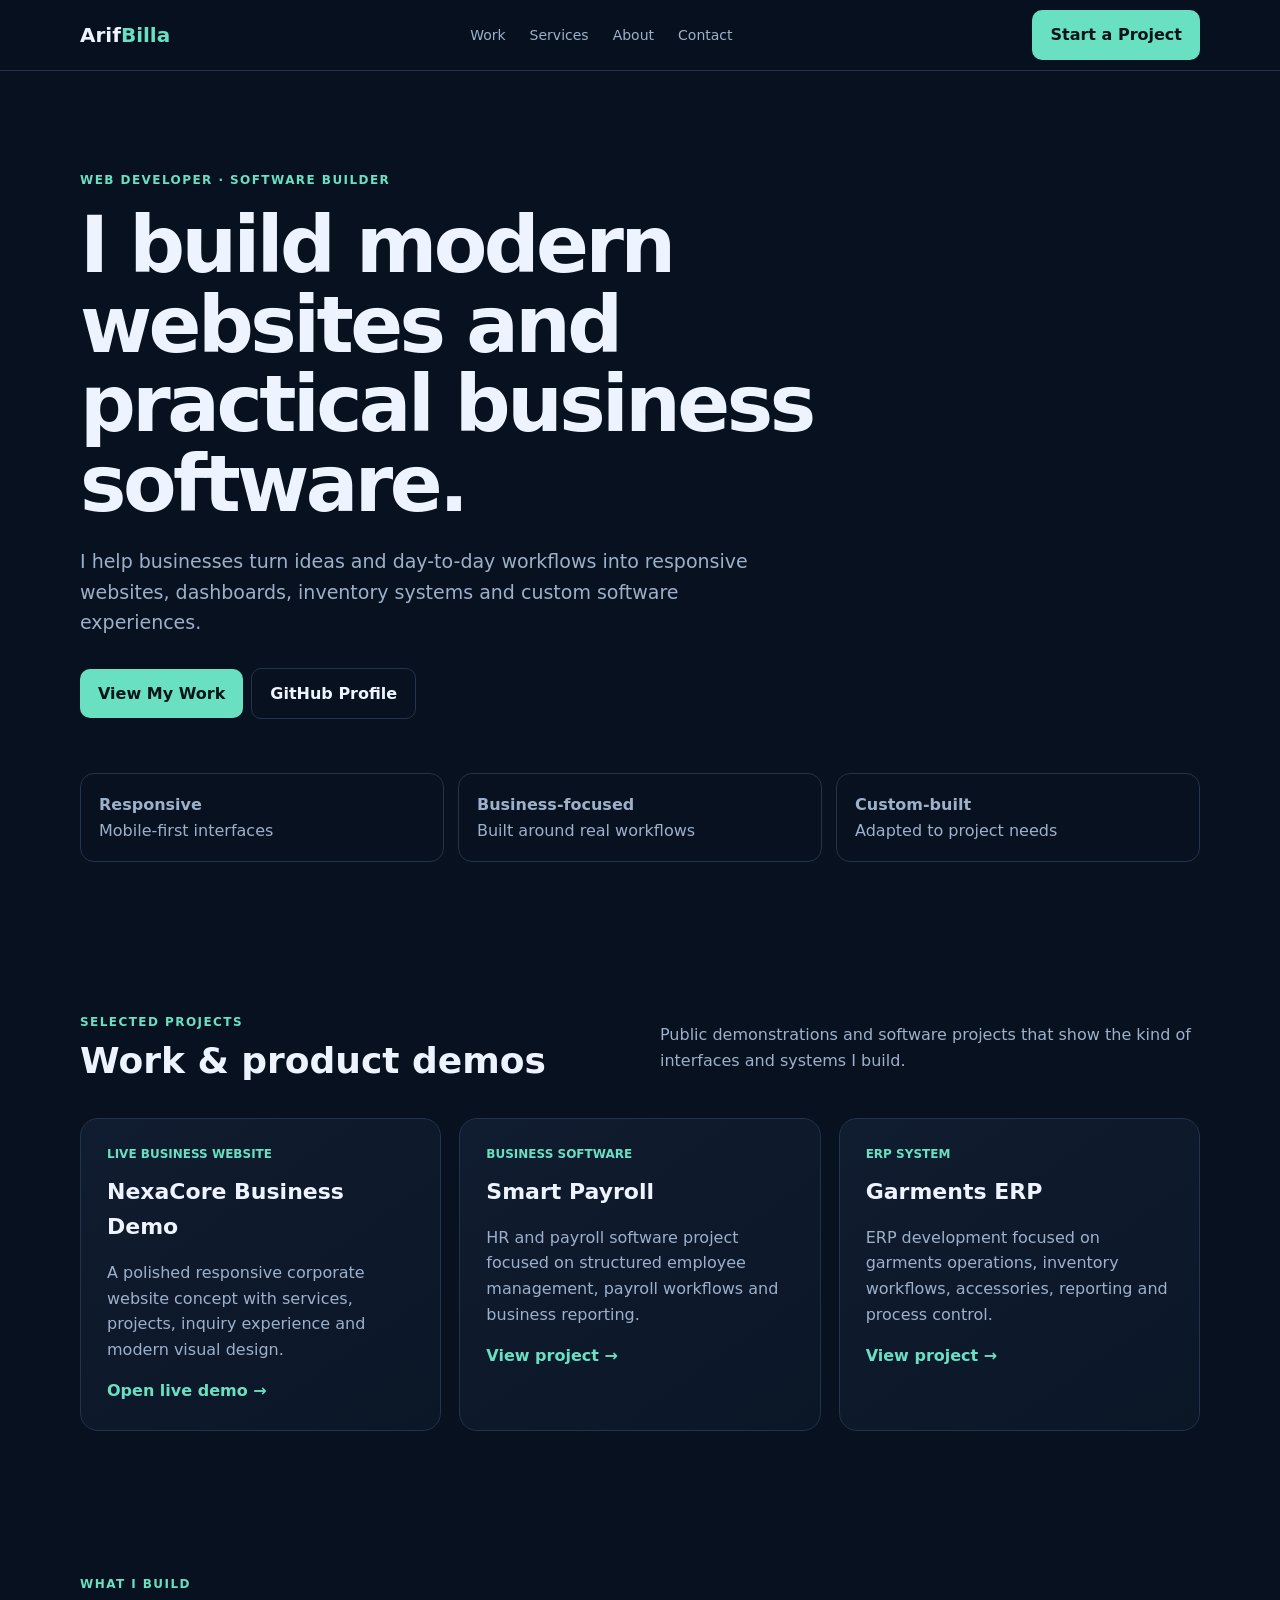
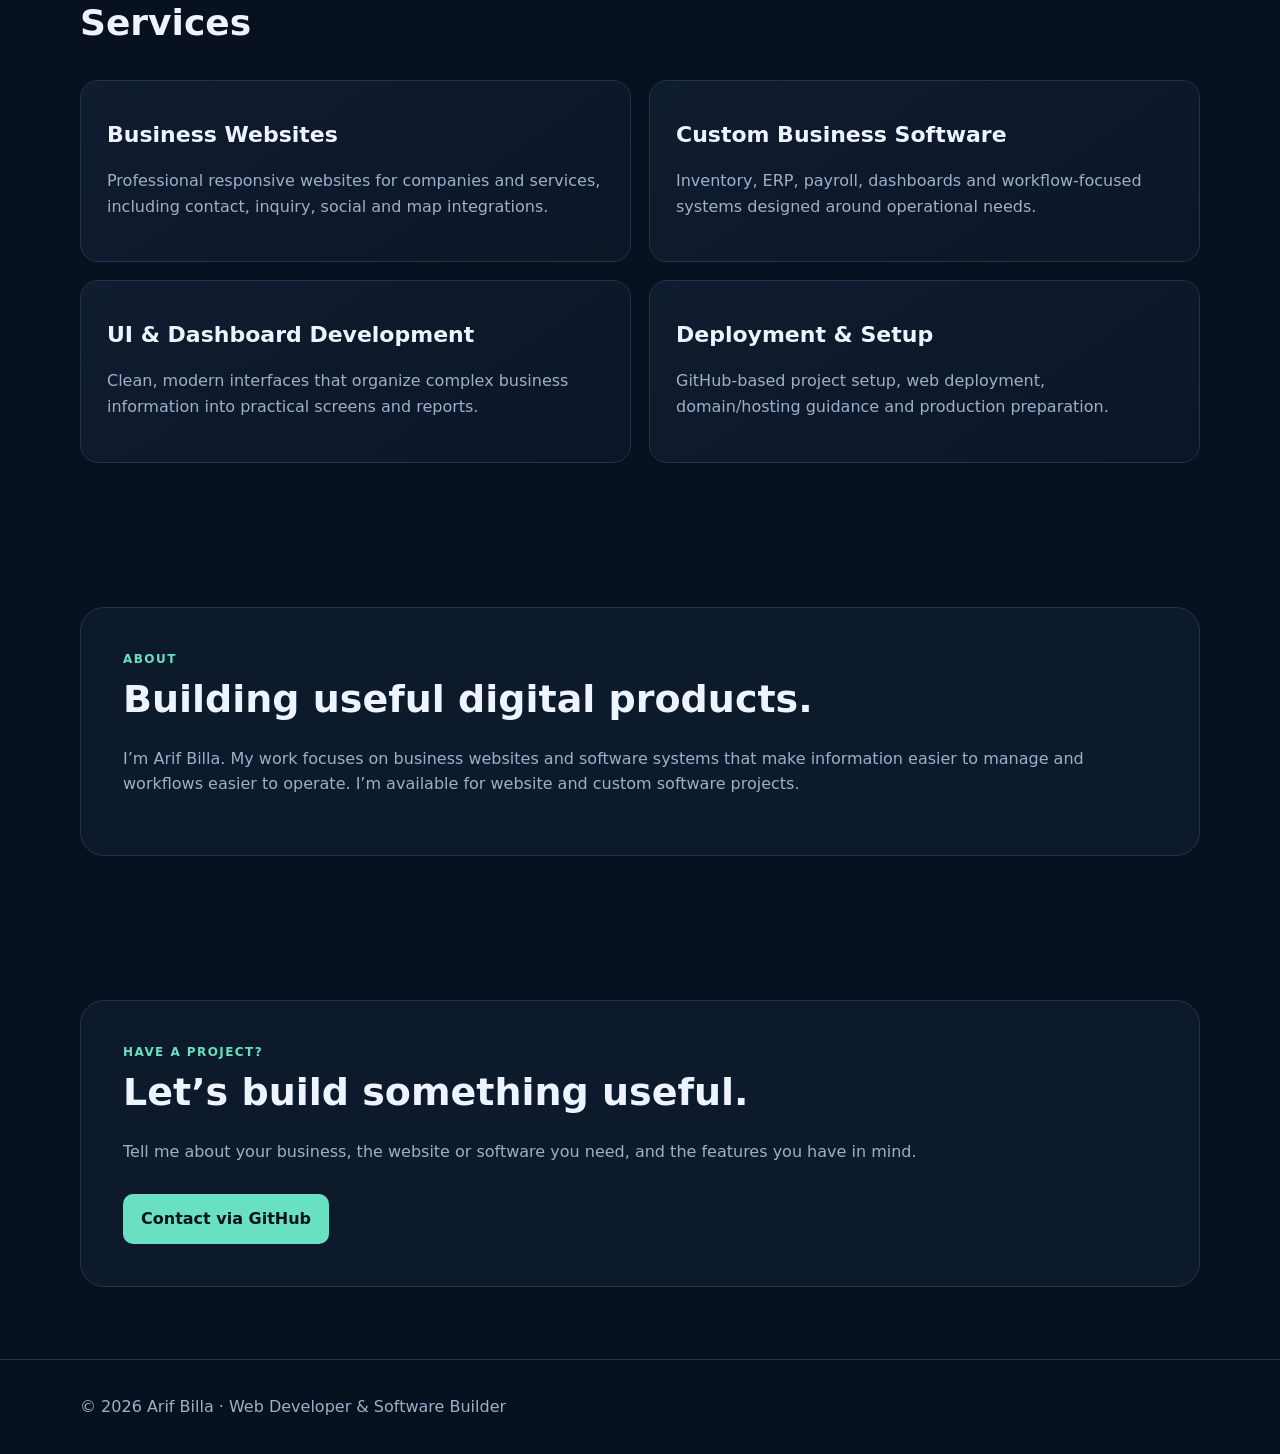
==== portfolio.html @ da08ea54 "Add Arif Billa professional portfolio" ====
<!doctype html><html lang="en"><head><meta charset="utf-8"><meta name="viewport" content="width=device-width,initial-scale=1"><meta name="description" content="Arif Billa — Web Developer and Software Builder. Business websites, ERP and business software."><title>Arif Billa | Web Developer & Software Builder</title><style>:root{--bg:#08111f;--card:#101c2f;--text:#eef4ff;--muted:#9db0ca;--accent:#69e0c1;--line:#22334c}*{box-sizing:border-box}html{scroll-behavior:smooth}body{margin:0;font-family:Inter,system-ui,-apple-system,Segoe UI,sans-serif;background:var(--bg);color:var(--text);line-height:1.6}a{color:inherit;text-decoration:none}.wrap{width:min(1120px,92%);margin:auto}header{position:sticky;top:0;background:#08111fe8;backdrop-filter:blur(12px);border-bottom:1px solid var(--line);z-index:5}.nav{height:70px;display:flex;align-items:center;justify-content:space-between}.brand{font-weight:800;font-size:20px}.brand span{color:var(--accent)}nav{display:flex;gap:24px;color:var(--muted);font-size:14px}.btn{display:inline-block;padding:12px 18px;border-radius:10px;background:var(--accent);color:#06141a;font-weight:800}.ghost{background:transparent;color:var(--text);border:1px solid var(--line);margin-left:8px}.hero{padding:100px 0 72px}.eyebrow{color:var(--accent);font-weight:800;letter-spacing:.12em;text-transform:uppercase;font-size:12px}.hero h1{font-size:clamp(42px,7vw,78px);line-height:1.02;letter-spacing:-.045em;max-width:900px;margin:16px 0 22px}.hero p{max-width:680px;color:var(--muted);font-size:19px}.actions{margin-top:30px}.strip{display:grid;grid-template-columns:repeat(3,1fr);gap:14px;margin-top:54px}.pill{padding:18px;border:1px solid var(--line);border-radius:14px;color:var(--muted)}section{padding:72px 0}.head{display:flex;justify-content:space-between;gap:30px;align-items:end;margin-bottom:28px}.head h2{font-size:36px;margin:0}.head p,.card p,.cta p{color:var(--muted)}.head p{max-width:540px}.grid{display:grid;grid-template-columns:repeat(3,1fr);gap:18px}.card{background:linear-gradient(145deg,#101c2f,#0b1627);border:1px solid var(--line);border-radius:18px;padding:26px}.tag{font-size:12px;color:var(--accent);text-transform:uppercase;font-weight:800}.card h3{font-size:22px;margin:10px 0}.card a{color:var(--accent);font-weight:700}.services{grid-template-columns:repeat(2,1fr)}.cta{border:1px solid var(--line);border-radius:24px;padding:42px;background:#0d1a2c}.cta h2{font-size:38px;margin:0 0 12px}footer{padding:34px 0;border-top:1px solid var(--line);color:var(--muted)}@media(max-width:760px){nav{display:none}.hero{padding-top:70px}.grid,.strip,.services{grid-template-columns:1fr}.head{display:block}.hero h1{font-size:48px}.ghost{margin:8px 0 0}.actions .btn{display:block;text-align:center}}</style></head><body><header><div class="wrap nav"><a class="brand" href="#">Arif<span>Billa</span></a><nav><a href="#work">Work</a><a href="#services">Services</a><a href="#about">About</a><a href="#contact">Contact</a></nav><a class="btn" href="#contact">Start a Project</a></div></header><main><section class="hero"><div class="wrap"><div class="eyebrow">Web Developer · Software Builder</div><h1>I build modern websites and practical business software.</h1><p>I help businesses turn ideas and day-to-day workflows into responsive websites, dashboards, inventory systems and custom software experiences.</p><div class="actions"><a class="btn" href="#work">View My Work</a><a class="btn ghost" href="https://github.com/arifbilla65">GitHub Profile</a></div><div class="strip"><div class="pill"><b>Responsive</b><br>Mobile-first interfaces</div><div class="pill"><b>Business-focused</b><br>Built around real workflows</div><div class="pill"><b>Custom-built</b><br>Adapted to project needs</div></div></div></section><section id="work"><div class="wrap"><div class="head"><div><div class="eyebrow">Selected projects</div><h2>Work & product demos</h2></div><p>Public demonstrations and software projects that show the kind of interfaces and systems I build.</p></div><div class="grid"><article class="card"><div class="tag">Live Business Website</div><h3>NexaCore Business Demo</h3><p>A polished responsive corporate website concept with services, projects, inquiry experience and modern visual design.</p><a href="https://arifbilla65.github.io/nexacore-business-demo/" target="_blank">Open live demo →</a></article><article class="card"><div class="tag">Business Software</div><h3>Smart Payroll</h3><p>HR and payroll software project focused on structured employee management, payroll workflows and business reporting.</p><a href="https://github.com/arifbilla65/Smart-Payroll" target="_blank">View project →</a></article><article class="card"><div class="tag">ERP System</div><h3>Garments ERP</h3><p>ERP development focused on garments operations, inventory workflows, accessories, reporting and process control.</p><a href="https://github.com/arifbilla65/Garments-ERP-V8.16-R1" target="_blank">View project →</a></article></div></div></section><section id="services"><div class="wrap"><div class="head"><div><div class="eyebrow">What I build</div><h2>Services</h2></div></div><div class="grid services"><div class="card"><h3>Business Websites</h3><p>Professional responsive websites for companies and services, including contact, inquiry, social and map integrations.</p></div><div class="card"><h3>Custom Business Software</h3><p>Inventory, ERP, payroll, dashboards and workflow-focused systems designed around operational needs.</p></div><div class="card"><h3>UI & Dashboard Development</h3><p>Clean, modern interfaces that organize complex business information into practical screens and reports.</p></div><div class="card"><h3>Deployment & Setup</h3><p>GitHub-based project setup, web deployment, domain/hosting guidance and production preparation.</p></div></div></div></section><section id="about"><div class="wrap"><div class="cta"><div class="eyebrow">About</div><h2>Building useful digital products.</h2><p>I’m Arif Billa. My work focuses on business websites and software systems that make information easier to manage and workflows easier to operate. I’m available for website and custom software projects.</p></div></div></section><section id="contact"><div class="wrap"><div class="cta"><div class="eyebrow">Have a project?</div><h2>Let’s build something useful.</h2><p>Tell me about your business, the website or software you need, and the features you have in mind.</p><div class="actions"><a class="btn" href="https://github.com/arifbilla65">Contact via GitHub</a></div></div></div></section></main><footer><div class="wrap">© 2026 Arif Billa · Web Developer & Software Builder</div></footer></body></html>
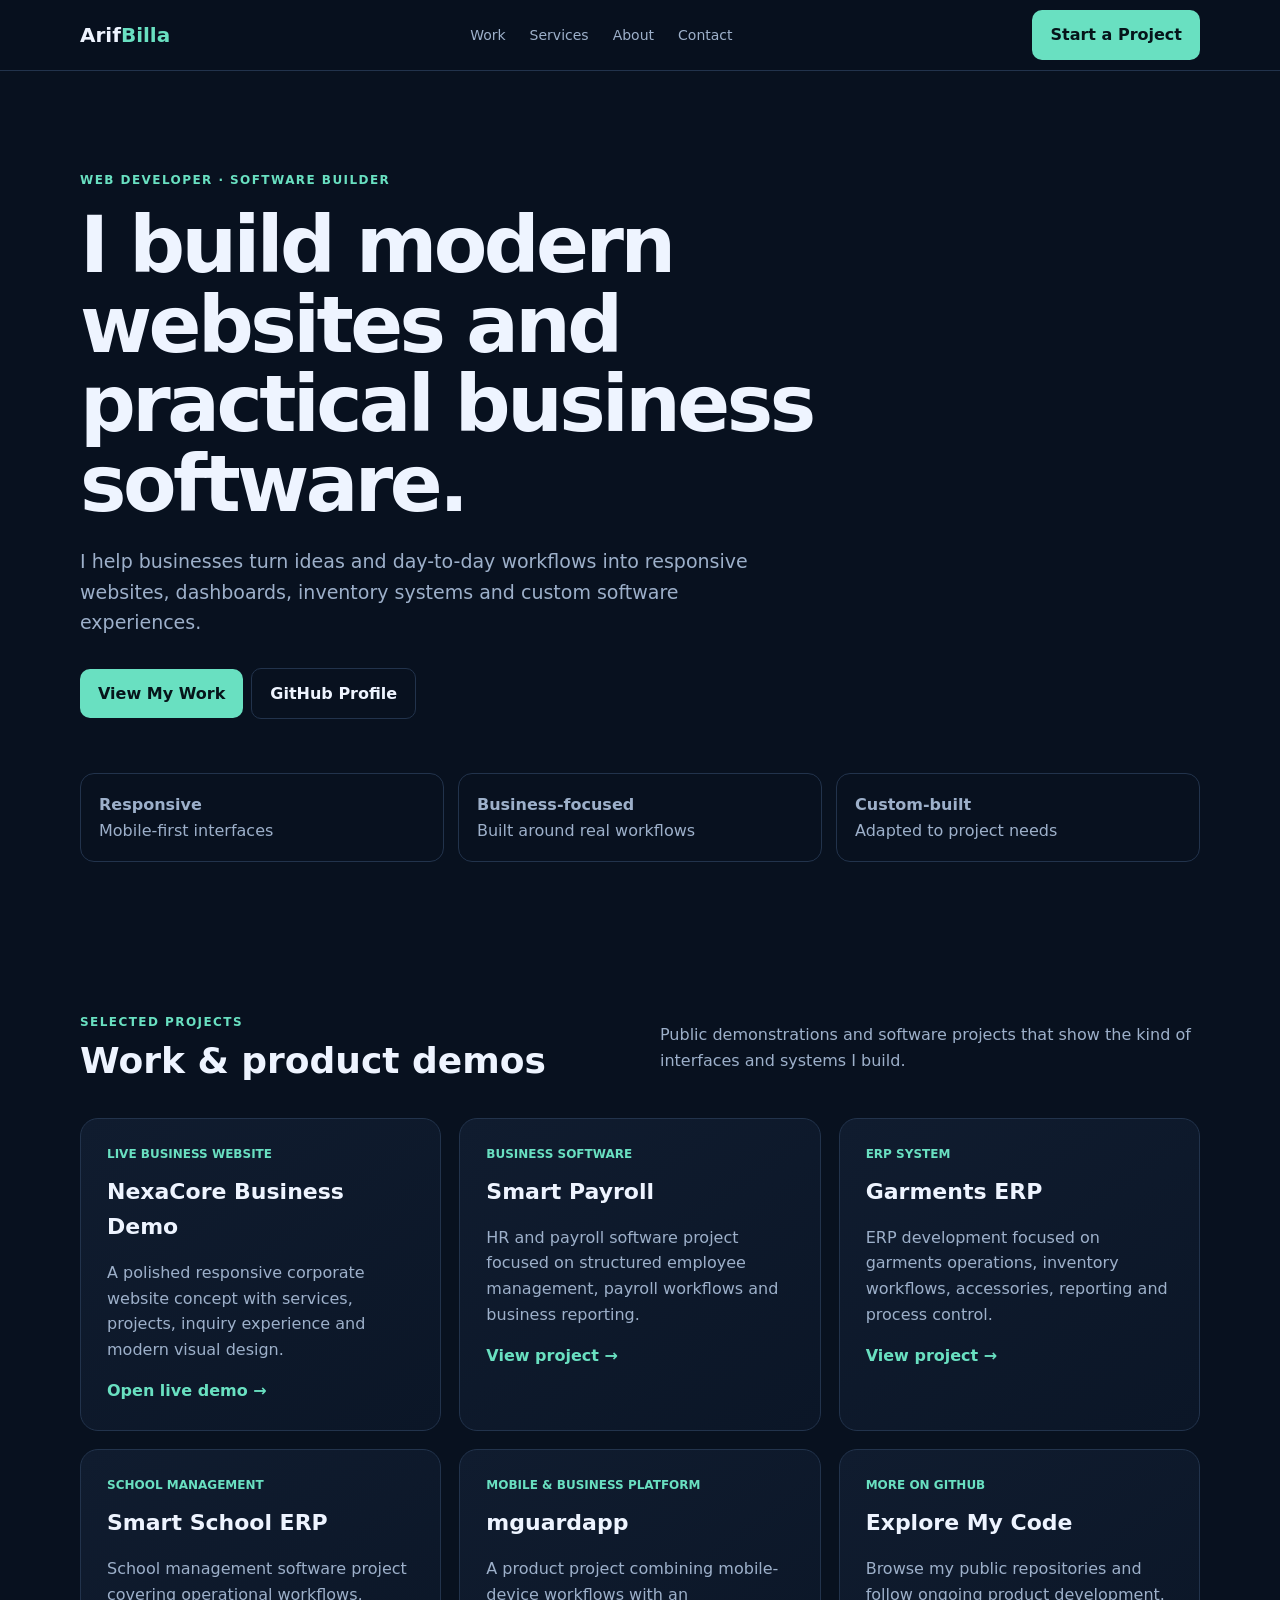
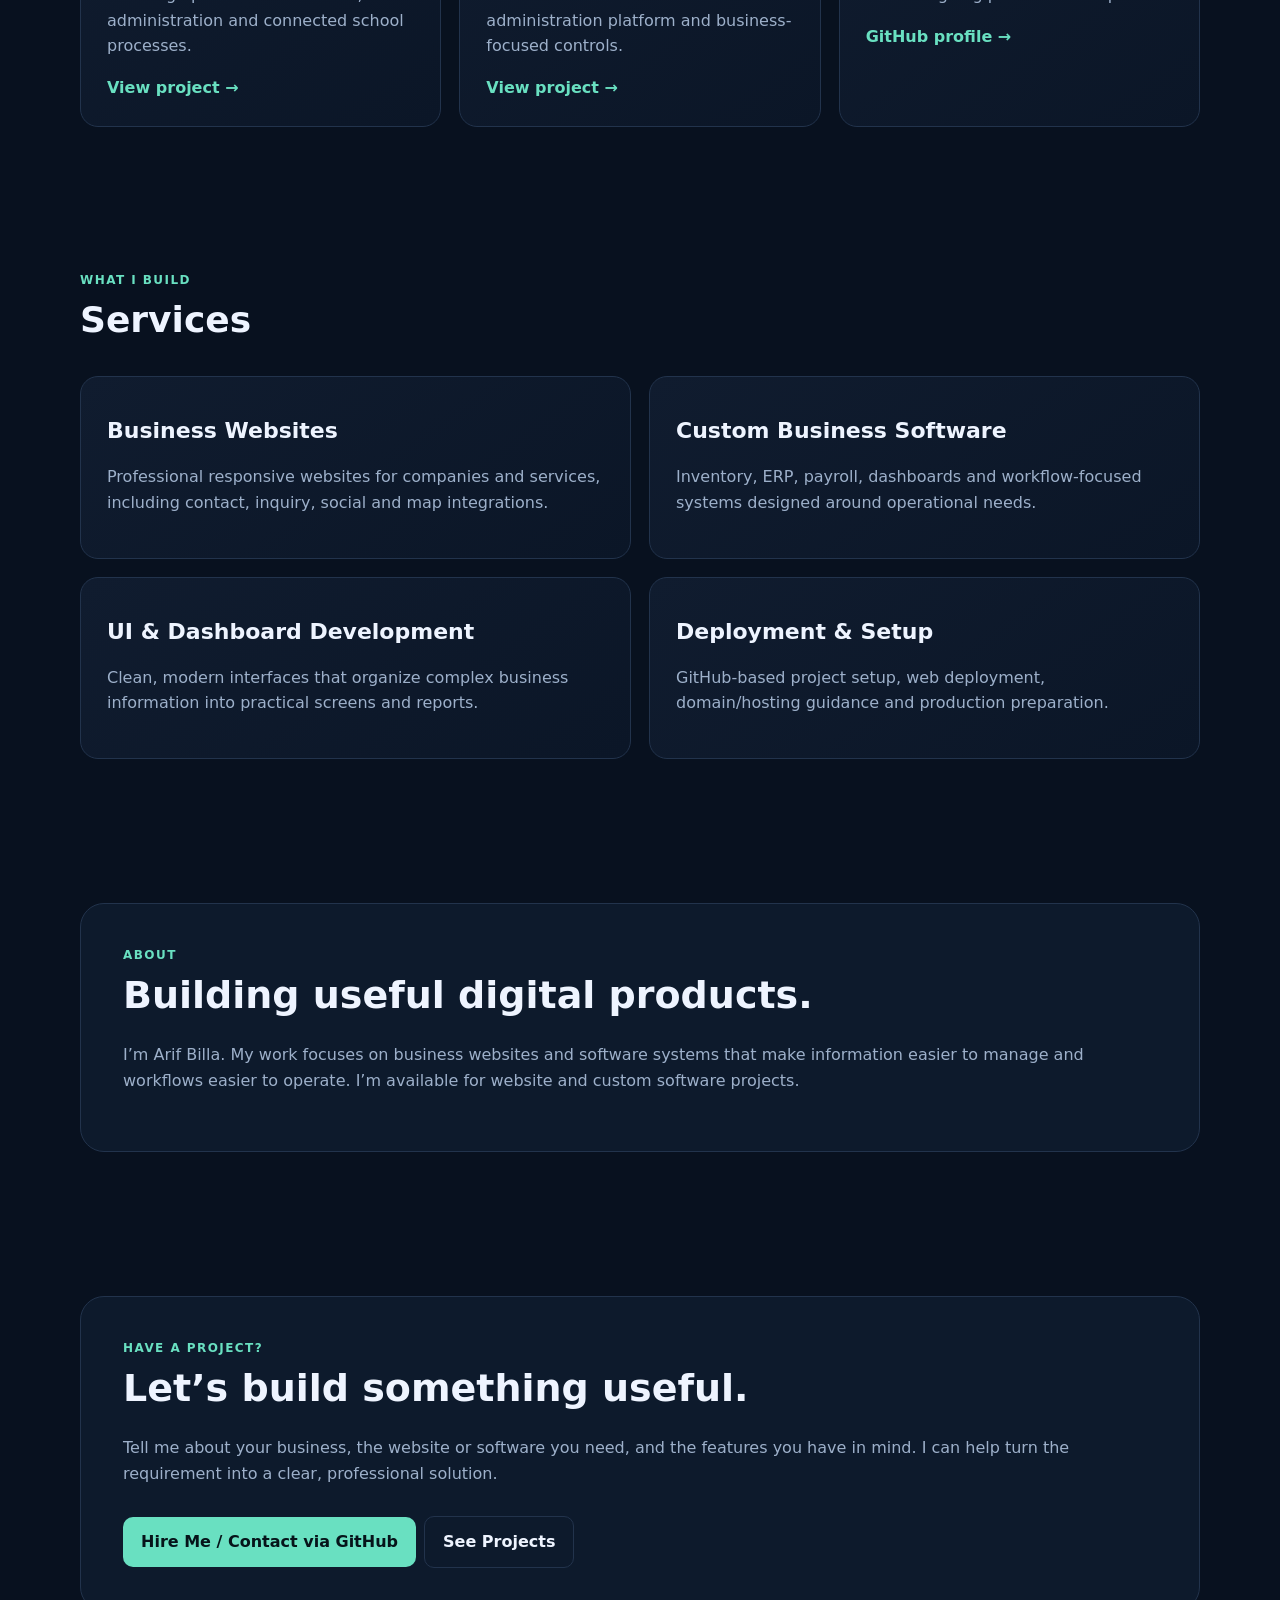
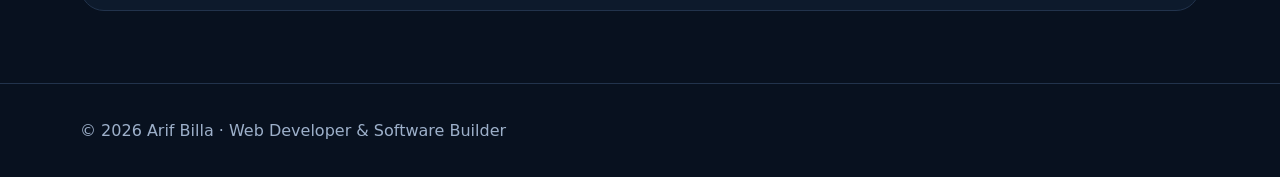
==== commit 7f2200c8: "Expand portfolio with Smart School ERP, mguardapp and hire section" ====
--- a/portfolio.html
+++ b/portfolio.html
@@ -1 +1 @@
-<!doctype html><html lang="en"><head><meta charset="utf-8"><meta name="viewport" content="width=device-width,initial-scale=1"><meta name="description" content="Arif Billa — Web Developer and Software Builder. Business websites, ERP and business software."><title>Arif Billa | Web Developer & Software Builder</title><style>:root{--bg:#08111f;--card:#101c2f;--text:#eef4ff;--muted:#9db0ca;--accent:#69e0c1;--line:#22334c}*{box-sizing:border-box}html{scroll-behavior:smooth}body{margin:0;font-family:Inter,system-ui,-apple-system,Segoe UI,sans-serif;background:var(--bg);color:var(--text);line-height:1.6}a{color:inherit;text-decoration:none}.wrap{width:min(1120px,92%);margin:auto}header{position:sticky;top:0;background:#08111fe8;backdrop-filter:blur(12px);border-bottom:1px solid var(--line);z-index:5}.nav{height:70px;display:flex;align-items:center;justify-content:space-between}.brand{font-weight:800;font-size:20px}.brand span{color:var(--accent)}nav{display:flex;gap:24px;color:var(--muted);font-size:14px}.btn{display:inline-block;padding:12px 18px;border-radius:10px;background:var(--accent);color:#06141a;font-weight:800}.ghost{background:transparent;color:var(--text);border:1px solid var(--line);margin-left:8px}.hero{padding:100px 0 72px}.eyebrow{color:var(--accent);font-weight:800;letter-spacing:.12em;text-transform:uppercase;font-size:12px}.hero h1{font-size:clamp(42px,7vw,78px);line-height:1.02;letter-spacing:-.045em;max-width:900px;margin:16px 0 22px}.hero p{max-width:680px;color:var(--muted);font-size:19px}.actions{margin-top:30px}.strip{display:grid;grid-template-columns:repeat(3,1fr);gap:14px;margin-top:54px}.pill{padding:18px;border:1px solid var(--line);border-radius:14px;color:var(--muted)}section{padding:72px 0}.head{display:flex;justify-content:space-between;gap:30px;align-items:end;margin-bottom:28px}.head h2{font-size:36px;margin:0}.head p,.card p,.cta p{color:var(--muted)}.head p{max-width:540px}.grid{display:grid;grid-template-columns:repeat(3,1fr);gap:18px}.card{background:linear-gradient(145deg,#101c2f,#0b1627);border:1px solid var(--line);border-radius:18px;padding:26px}.tag{font-size:12px;color:var(--accent);text-transform:uppercase;font-weight:800}.card h3{font-size:22px;margin:10px 0}.card a{color:var(--accent);font-weight:700}.services{grid-template-columns:repeat(2,1fr)}.cta{border:1px solid var(--line);border-radius:24px;padding:42px;background:#0d1a2c}.cta h2{font-size:38px;margin:0 0 12px}footer{padding:34px 0;border-top:1px solid var(--line);color:var(--muted)}@media(max-width:760px){nav{display:none}.hero{padding-top:70px}.grid,.strip,.services{grid-template-columns:1fr}.head{display:block}.hero h1{font-size:48px}.ghost{margin:8px 0 0}.actions .btn{display:block;text-align:center}}</style></head><body><header><div class="wrap nav"><a class="brand" href="#">Arif<span>Billa</span></a><nav><a href="#work">Work</a><a href="#services">Services</a><a href="#about">About</a><a href="#contact">Contact</a></nav><a class="btn" href="#contact">Start a Project</a></div></header><main><section class="hero"><div class="wrap"><div class="eyebrow">Web Developer · Software Builder</div><h1>I build modern websites and practical business software.</h1><p>I help businesses turn ideas and day-to-day workflows into responsive websites, dashboards, inventory systems and custom software experiences.</p><div class="actions"><a class="btn" href="#work">View My Work</a><a class="btn ghost" href="https://github.com/arifbilla65">GitHub Profile</a></div><div class="strip"><div class="pill"><b>Responsive</b><br>Mobile-first interfaces</div><div class="pill"><b>Business-focused</b><br>Built around real workflows</div><div class="pill"><b>Custom-built</b><br>Adapted to project needs</div></div></div></section><section id="work"><div class="wrap"><div class="head"><div><div class="eyebrow">Selected projects</div><h2>Work & product demos</h2></div><p>Public demonstrations and software projects that show the kind of interfaces and systems I build.</p></div><div class="grid"><article class="card"><div class="tag">Live Business Website</div><h3>NexaCore Business Demo</h3><p>A polished responsive corporate website concept with services, projects, inquiry experience and modern visual design.</p><a href="https://arifbilla65.github.io/nexacore-business-demo/" target="_blank">Open live demo →</a></article><article class="card"><div class="tag">Business Software</div><h3>Smart Payroll</h3><p>HR and payroll software project focused on structured employee management, payroll workflows and business reporting.</p><a href="https://github.com/arifbilla65/Smart-Payroll" target="_blank">View project →</a></article><article class="card"><div class="tag">ERP System</div><h3>Garments ERP</h3><p>ERP development focused on garments operations, inventory workflows, accessories, reporting and process control.</p><a href="https://github.com/arifbilla65/Garments-ERP-V8.16-R1" target="_blank">View project →</a></article></div></div></section><section id="services"><div class="wrap"><div class="head"><div><div class="eyebrow">What I build</div><h2>Services</h2></div></div><div class="grid services"><div class="card"><h3>Business Websites</h3><p>Professional responsive websites for companies and services, including contact, inquiry, social and map integrations.</p></div><div class="card"><h3>Custom Business Software</h3><p>Inventory, ERP, payroll, dashboards and workflow-focused systems designed around operational needs.</p></div><div class="card"><h3>UI & Dashboard Development</h3><p>Clean, modern interfaces that organize complex business information into practical screens and reports.</p></div><div class="card"><h3>Deployment & Setup</h3><p>GitHub-based project setup, web deployment, domain/hosting guidance and production preparation.</p></div></div></div></section><section id="about"><div class="wrap"><div class="cta"><div class="eyebrow">About</div><h2>Building useful digital products.</h2><p>I’m Arif Billa. My work focuses on business websites and software systems that make information easier to manage and workflows easier to operate. I’m available for website and custom software projects.</p></div></div></section><section id="contact"><div class="wrap"><div class="cta"><div class="eyebrow">Have a project?</div><h2>Let’s build something useful.</h2><p>Tell me about your business, the website or software you need, and the features you have in mind.</p><div class="actions"><a class="btn" href="https://github.com/arifbilla65">Contact via GitHub</a></div></div></div></section></main><footer><div class="wrap">© 2026 Arif Billa · Web Developer & Software Builder</div></footer></body></html>+<!doctype html><html lang="en"><head><meta charset="utf-8"><meta name="viewport" content="width=device-width,initial-scale=1"><meta name="description" content="Arif Billa — Web Developer and Software Builder. Business websites, ERP and business software."><title>Arif Billa | Web Developer & Software Builder</title><style>:root{--bg:#08111f;--card:#101c2f;--text:#eef4ff;--muted:#9db0ca;--accent:#69e0c1;--line:#22334c}*{box-sizing:border-box}html{scroll-behavior:smooth}body{margin:0;font-family:Inter,system-ui,-apple-system,Segoe UI,sans-serif;background:var(--bg);color:var(--text);line-height:1.6}a{color:inherit;text-decoration:none}.wrap{width:min(1120px,92%);margin:auto}header{position:sticky;top:0;background:#08111fe8;backdrop-filter:blur(12px);border-bottom:1px solid var(--line);z-index:5}.nav{height:70px;display:flex;align-items:center;justify-content:space-between}.brand{font-weight:800;font-size:20px}.brand span{color:var(--accent)}nav{display:flex;gap:24px;color:var(--muted);font-size:14px}.btn{display:inline-block;padding:12px 18px;border-radius:10px;background:var(--accent);color:#06141a;font-weight:800}.ghost{background:transparent;color:var(--text);border:1px solid var(--line);margin-left:8px}.hero{padding:100px 0 72px}.eyebrow{color:var(--accent);font-weight:800;letter-spacing:.12em;text-transform:uppercase;font-size:12px}.hero h1{font-size:clamp(42px,7vw,78px);line-height:1.02;letter-spacing:-.045em;max-width:900px;margin:16px 0 22px}.hero p{max-width:680px;color:var(--muted);font-size:19px}.actions{margin-top:30px}.strip{display:grid;grid-template-columns:repeat(3,1fr);gap:14px;margin-top:54px}.pill{padding:18px;border:1px solid var(--line);border-radius:14px;color:var(--muted)}section{padding:72px 0}.head{display:flex;justify-content:space-between;gap:30px;align-items:end;margin-bottom:28px}.head h2{font-size:36px;margin:0}.head p,.card p,.cta p{color:var(--muted)}.head p{max-width:540px}.grid{display:grid;grid-template-columns:repeat(3,1fr);gap:18px}.card{background:linear-gradient(145deg,#101c2f,#0b1627);border:1px solid var(--line);border-radius:18px;padding:26px}.tag{font-size:12px;color:var(--accent);text-transform:uppercase;font-weight:800}.card h3{font-size:22px;margin:10px 0}.card a{color:var(--accent);font-weight:700}.services{grid-template-columns:repeat(2,1fr)}.cta{border:1px solid var(--line);border-radius:24px;padding:42px;background:#0d1a2c}.cta h2{font-size:38px;margin:0 0 12px}footer{padding:34px 0;border-top:1px solid var(--line);color:var(--muted)}@media(max-width:760px){nav{display:none}.hero{padding-top:70px}.grid,.strip,.services{grid-template-columns:1fr}.head{display:block}.hero h1{font-size:48px}.ghost{margin:8px 0 0}.actions .btn{display:block;text-align:center}}</style></head><body><header><div class="wrap nav"><a class="brand" href="#">Arif<span>Billa</span></a><nav><a href="#work">Work</a><a href="#services">Services</a><a href="#about">About</a><a href="#contact">Contact</a></nav><a class="btn" href="#contact">Start a Project</a></div></header><main><section class="hero"><div class="wrap"><div class="eyebrow">Web Developer · Software Builder</div><h1>I build modern websites and practical business software.</h1><p>I help businesses turn ideas and day-to-day workflows into responsive websites, dashboards, inventory systems and custom software experiences.</p><div class="actions"><a class="btn" href="#work">View My Work</a><a class="btn ghost" href="https://github.com/arifbilla65">GitHub Profile</a></div><div class="strip"><div class="pill"><b>Responsive</b><br>Mobile-first interfaces</div><div class="pill"><b>Business-focused</b><br>Built around real workflows</div><div class="pill"><b>Custom-built</b><br>Adapted to project needs</div></div></div></section><section id="work"><div class="wrap"><div class="head"><div><div class="eyebrow">Selected projects</div><h2>Work & product demos</h2></div><p>Public demonstrations and software projects that show the kind of interfaces and systems I build.</p></div><div class="grid"><article class="card"><div class="tag">Live Business Website</div><h3>NexaCore Business Demo</h3><p>A polished responsive corporate website concept with services, projects, inquiry experience and modern visual design.</p><a href="https://arifbilla65.github.io/nexacore-business-demo/" target="_blank">Open live demo →</a></article><article class="card"><div class="tag">Business Software</div><h3>Smart Payroll</h3><p>HR and payroll software project focused on structured employee management, payroll workflows and business reporting.</p><a href="https://github.com/arifbilla65/Smart-Payroll" target="_blank">View project →</a></article><article class="card"><div class="tag">ERP System</div><h3>Garments ERP</h3><p>ERP development focused on garments operations, inventory workflows, accessories, reporting and process control.</p><a href="https://github.com/arifbilla65/Garments-ERP-V8.16-R1" target="_blank">View project →</a></article><article class="card"><div class="tag">School Management</div><h3>Smart School ERP</h3><p>School management software project covering operational workflows, administration and connected school processes.</p><a href="https://github.com/arifbilla65/smart-school-erp" target="_blank">View project →</a></article><article class="card"><div class="tag">Mobile & Business Platform</div><h3>mguardapp</h3><p>A product project combining mobile-device workflows with an administration platform and business-focused controls.</p><a href="https://github.com/arifbilla65/mguardapp" target="_blank">View project →</a></article><article class="card"><div class="tag">More on GitHub</div><h3>Explore My Code</h3><p>Browse my public repositories and follow ongoing product development.</p><a href="https://github.com/arifbilla65" target="_blank">GitHub profile →</a></article></div></div></section><section id="services"><div class="wrap"><div class="head"><div><div class="eyebrow">What I build</div><h2>Services</h2></div></div><div class="grid services"><div class="card"><h3>Business Websites</h3><p>Professional responsive websites for companies and services, including contact, inquiry, social and map integrations.</p></div><div class="card"><h3>Custom Business Software</h3><p>Inventory, ERP, payroll, dashboards and workflow-focused systems designed around operational needs.</p></div><div class="card"><h3>UI & Dashboard Development</h3><p>Clean, modern interfaces that organize complex business information into practical screens and reports.</p></div><div class="card"><h3>Deployment & Setup</h3><p>GitHub-based project setup, web deployment, domain/hosting guidance and production preparation.</p></div></div></div></section><section id="about"><div class="wrap"><div class="cta"><div class="eyebrow">About</div><h2>Building useful digital products.</h2><p>I’m Arif Billa. My work focuses on business websites and software systems that make information easier to manage and workflows easier to operate. I’m available for website and custom software projects.</p></div></div></section><section id="contact"><div class="wrap"><div class="cta"><div class="eyebrow">Have a project?</div><h2>Let’s build something useful.</h2><p>Tell me about your business, the website or software you need, and the features you have in mind. I can help turn the requirement into a clear, professional solution.</p><div class="actions"><a class="btn" href="https://github.com/arifbilla65">Hire Me / Contact via GitHub</a><a class="btn ghost" href="#work">See Projects</a></div></div></div></section></main><footer><div class="wrap">© 2026 Arif Billa · Web Developer & Software Builder</div></footer></body></html>
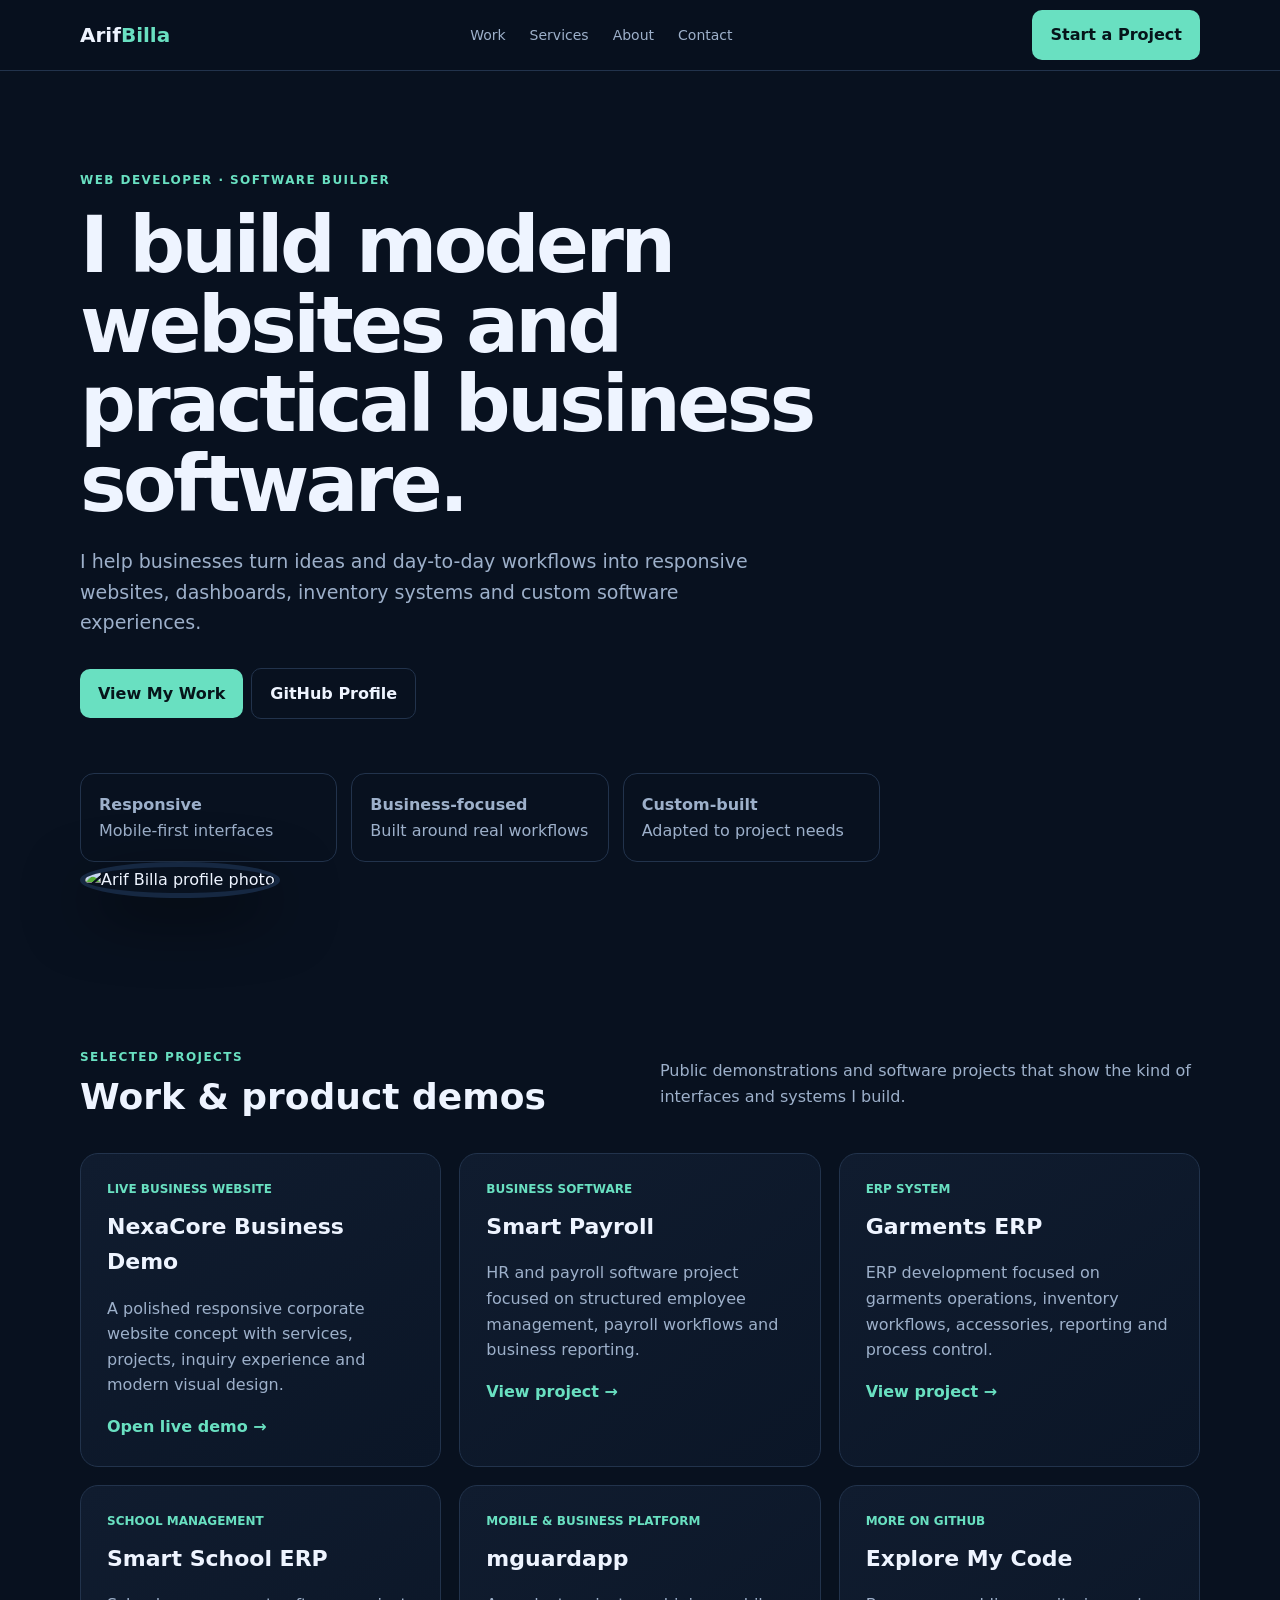
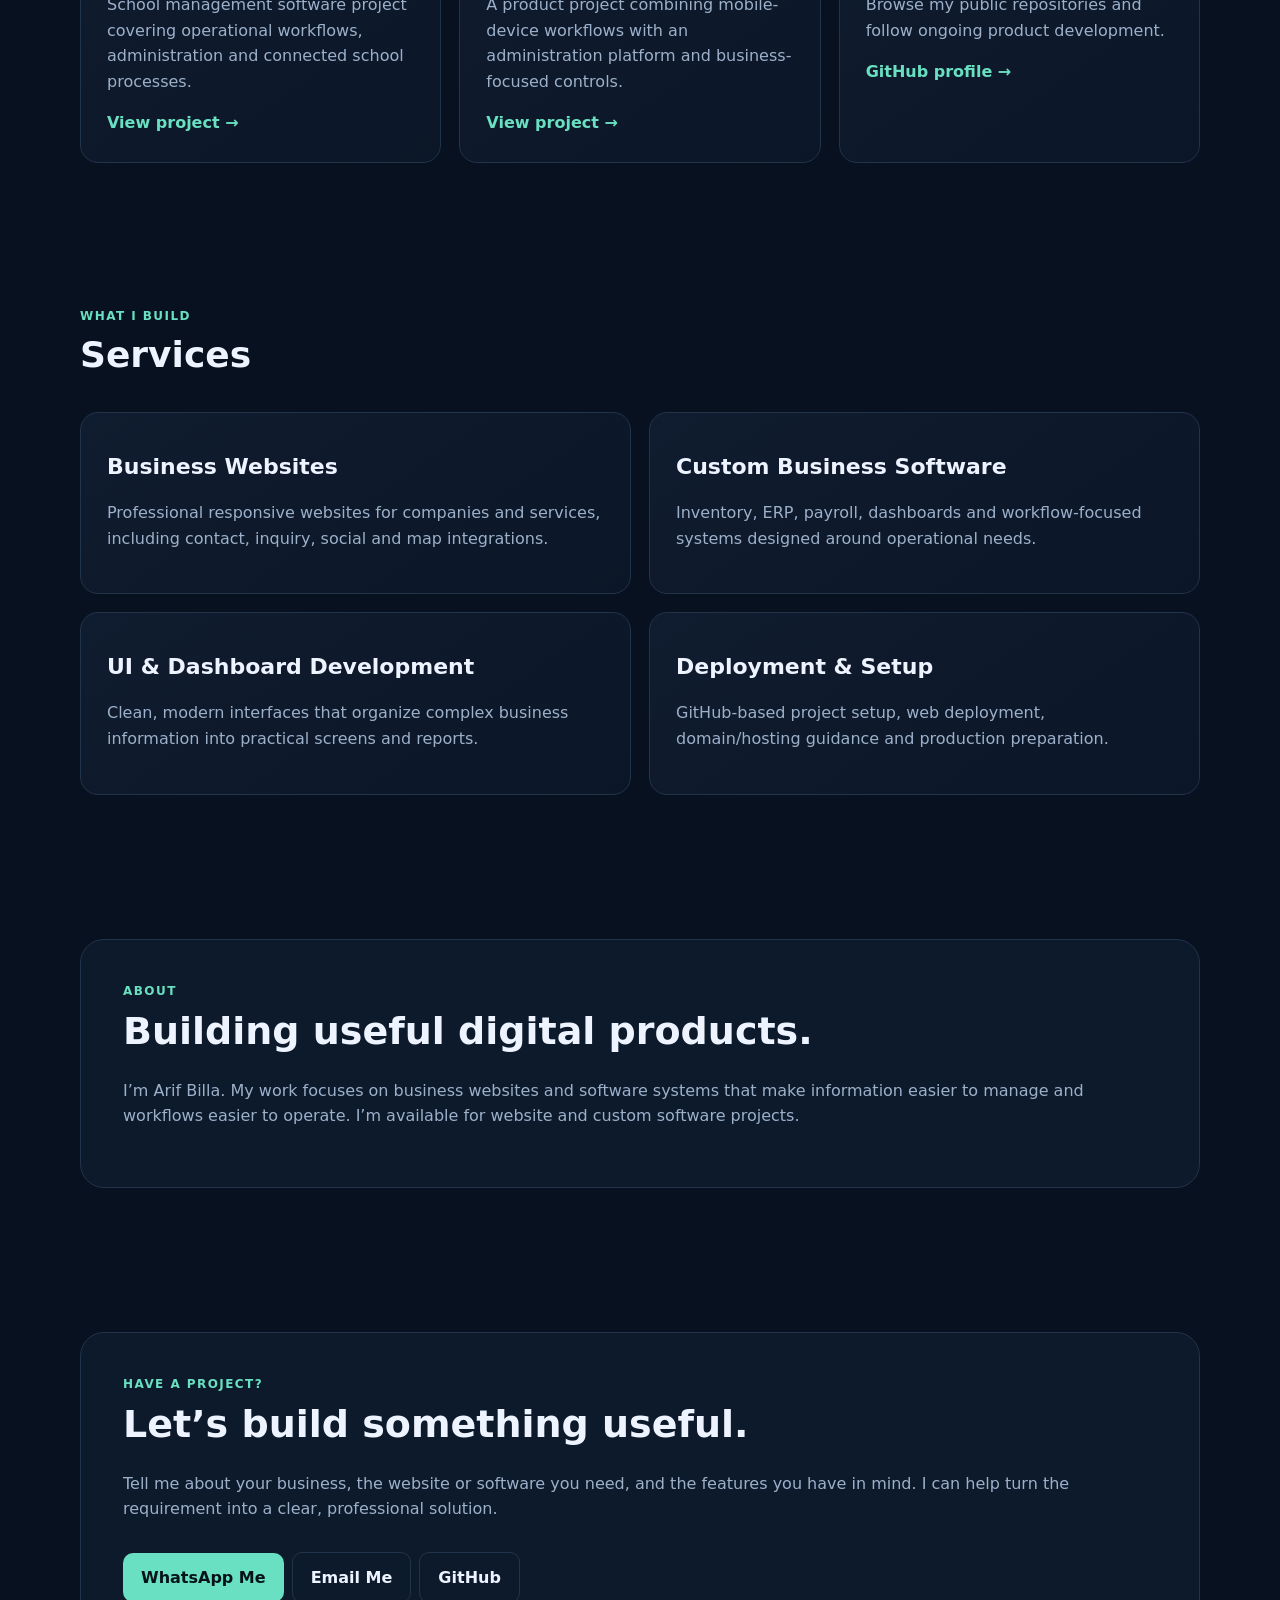
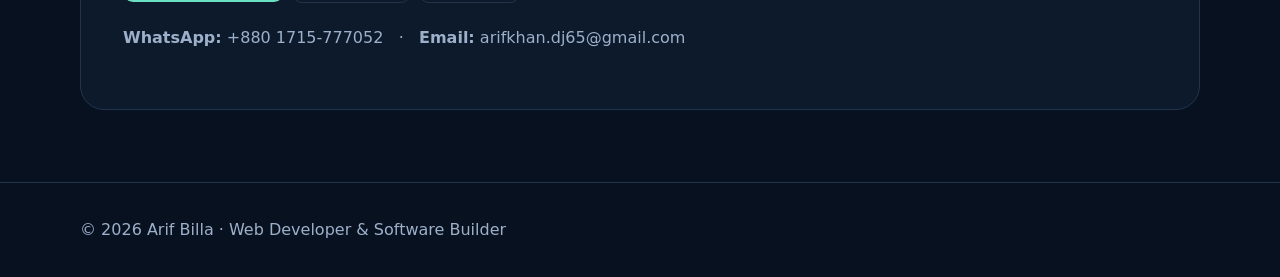
==== commit c378a150: "Add profile photo, WhatsApp and email contact options" ====
--- a/portfolio.html
+++ b/portfolio.html
@@ -1 +1 @@
-<!doctype html><html lang="en"><head><meta charset="utf-8"><meta name="viewport" content="width=device-width,initial-scale=1"><meta name="description" content="Arif Billa — Web Developer and Software Builder. Business websites, ERP and business software."><title>Arif Billa | Web Developer & Software Builder</title><style>:root{--bg:#08111f;--card:#101c2f;--text:#eef4ff;--muted:#9db0ca;--accent:#69e0c1;--line:#22334c}*{box-sizing:border-box}html{scroll-behavior:smooth}body{margin:0;font-family:Inter,system-ui,-apple-system,Segoe UI,sans-serif;background:var(--bg);color:var(--text);line-height:1.6}a{color:inherit;text-decoration:none}.wrap{width:min(1120px,92%);margin:auto}header{position:sticky;top:0;background:#08111fe8;backdrop-filter:blur(12px);border-bottom:1px solid var(--line);z-index:5}.nav{height:70px;display:flex;align-items:center;justify-content:space-between}.brand{font-weight:800;font-size:20px}.brand span{color:var(--accent)}nav{display:flex;gap:24px;color:var(--muted);font-size:14px}.btn{display:inline-block;padding:12px 18px;border-radius:10px;background:var(--accent);color:#06141a;font-weight:800}.ghost{background:transparent;color:var(--text);border:1px solid var(--line);margin-left:8px}.hero{padding:100px 0 72px}.eyebrow{color:var(--accent);font-weight:800;letter-spacing:.12em;text-transform:uppercase;font-size:12px}.hero h1{font-size:clamp(42px,7vw,78px);line-height:1.02;letter-spacing:-.045em;max-width:900px;margin:16px 0 22px}.hero p{max-width:680px;color:var(--muted);font-size:19px}.actions{margin-top:30px}.strip{display:grid;grid-template-columns:repeat(3,1fr);gap:14px;margin-top:54px}.pill{padding:18px;border:1px solid var(--line);border-radius:14px;color:var(--muted)}section{padding:72px 0}.head{display:flex;justify-content:space-between;gap:30px;align-items:end;margin-bottom:28px}.head h2{font-size:36px;margin:0}.head p,.card p,.cta p{color:var(--muted)}.head p{max-width:540px}.grid{display:grid;grid-template-columns:repeat(3,1fr);gap:18px}.card{background:linear-gradient(145deg,#101c2f,#0b1627);border:1px solid var(--line);border-radius:18px;padding:26px}.tag{font-size:12px;color:var(--accent);text-transform:uppercase;font-weight:800}.card h3{font-size:22px;margin:10px 0}.card a{color:var(--accent);font-weight:700}.services{grid-template-columns:repeat(2,1fr)}.cta{border:1px solid var(--line);border-radius:24px;padding:42px;background:#0d1a2c}.cta h2{font-size:38px;margin:0 0 12px}footer{padding:34px 0;border-top:1px solid var(--line);color:var(--muted)}@media(max-width:760px){nav{display:none}.hero{padding-top:70px}.grid,.strip,.services{grid-template-columns:1fr}.head{display:block}.hero h1{font-size:48px}.ghost{margin:8px 0 0}.actions .btn{display:block;text-align:center}}</style></head><body><header><div class="wrap nav"><a class="brand" href="#">Arif<span>Billa</span></a><nav><a href="#work">Work</a><a href="#services">Services</a><a href="#about">About</a><a href="#contact">Contact</a></nav><a class="btn" href="#contact">Start a Project</a></div></header><main><section class="hero"><div class="wrap"><div class="eyebrow">Web Developer · Software Builder</div><h1>I build modern websites and practical business software.</h1><p>I help businesses turn ideas and day-to-day workflows into responsive websites, dashboards, inventory systems and custom software experiences.</p><div class="actions"><a class="btn" href="#work">View My Work</a><a class="btn ghost" href="https://github.com/arifbilla65">GitHub Profile</a></div><div class="strip"><div class="pill"><b>Responsive</b><br>Mobile-first interfaces</div><div class="pill"><b>Business-focused</b><br>Built around real workflows</div><div class="pill"><b>Custom-built</b><br>Adapted to project needs</div></div></div></section><section id="work"><div class="wrap"><div class="head"><div><div class="eyebrow">Selected projects</div><h2>Work & product demos</h2></div><p>Public demonstrations and software projects that show the kind of interfaces and systems I build.</p></div><div class="grid"><article class="card"><div class="tag">Live Business Website</div><h3>NexaCore Business Demo</h3><p>A polished responsive corporate website concept with services, projects, inquiry experience and modern visual design.</p><a href="https://arifbilla65.github.io/nexacore-business-demo/" target="_blank">Open live demo →</a></article><article class="card"><div class="tag">Business Software</div><h3>Smart Payroll</h3><p>HR and payroll software project focused on structured employee management, payroll workflows and business reporting.</p><a href="https://github.com/arifbilla65/Smart-Payroll" target="_blank">View project →</a></article><article class="card"><div class="tag">ERP System</div><h3>Garments ERP</h3><p>ERP development focused on garments operations, inventory workflows, accessories, reporting and process control.</p><a href="https://github.com/arifbilla65/Garments-ERP-V8.16-R1" target="_blank">View project →</a></article><article class="card"><div class="tag">School Management</div><h3>Smart School ERP</h3><p>School management software project covering operational workflows, administration and connected school processes.</p><a href="https://github.com/arifbilla65/smart-school-erp" target="_blank">View project →</a></article><article class="card"><div class="tag">Mobile & Business Platform</div><h3>mguardapp</h3><p>A product project combining mobile-device workflows with an administration platform and business-focused controls.</p><a href="https://github.com/arifbilla65/mguardapp" target="_blank">View project →</a></article><article class="card"><div class="tag">More on GitHub</div><h3>Explore My Code</h3><p>Browse my public repositories and follow ongoing product development.</p><a href="https://github.com/arifbilla65" target="_blank">GitHub profile →</a></article></div></div></section><section id="services"><div class="wrap"><div class="head"><div><div class="eyebrow">What I build</div><h2>Services</h2></div></div><div class="grid services"><div class="card"><h3>Business Websites</h3><p>Professional responsive websites for companies and services, including contact, inquiry, social and map integrations.</p></div><div class="card"><h3>Custom Business Software</h3><p>Inventory, ERP, payroll, dashboards and workflow-focused systems designed around operational needs.</p></div><div class="card"><h3>UI & Dashboard Development</h3><p>Clean, modern interfaces that organize complex business information into practical screens and reports.</p></div><div class="card"><h3>Deployment & Setup</h3><p>GitHub-based project setup, web deployment, domain/hosting guidance and production preparation.</p></div></div></div></section><section id="about"><div class="wrap"><div class="cta"><div class="eyebrow">About</div><h2>Building useful digital products.</h2><p>I’m Arif Billa. My work focuses on business websites and software systems that make information easier to manage and workflows easier to operate. I’m available for website and custom software projects.</p></div></div></section><section id="contact"><div class="wrap"><div class="cta"><div class="eyebrow">Have a project?</div><h2>Let’s build something useful.</h2><p>Tell me about your business, the website or software you need, and the features you have in mind. I can help turn the requirement into a clear, professional solution.</p><div class="actions"><a class="btn" href="https://github.com/arifbilla65">Hire Me / Contact via GitHub</a><a class="btn ghost" href="#work">See Projects</a></div></div></div></section></main><footer><div class="wrap">© 2026 Arif Billa · Web Developer & Software Builder</div></footer></body></html>+<!doctype html><html lang="en"><head><meta charset="utf-8"><meta name="viewport" content="width=device-width,initial-scale=1"><meta name="description" content="Arif Billa — Web Developer and Software Builder. Business websites, ERP and business software."><title>Arif Billa | Web Developer & Software Builder</title><style>:root{--bg:#08111f;--card:#101c2f;--text:#eef4ff;--muted:#9db0ca;--accent:#69e0c1;--line:#22334c}*{box-sizing:border-box}html{scroll-behavior:smooth}body{margin:0;font-family:Inter,system-ui,-apple-system,Segoe UI,sans-serif;background:var(--bg);color:var(--text);line-height:1.6}a{color:inherit;text-decoration:none}.wrap{width:min(1120px,92%);margin:auto}header{position:sticky;top:0;background:#08111fe8;backdrop-filter:blur(12px);border-bottom:1px solid var(--line);z-index:5}.nav{height:70px;display:flex;align-items:center;justify-content:space-between}.brand{font-weight:800;font-size:20px}.brand span{color:var(--accent)}nav{display:flex;gap:24px;color:var(--muted);font-size:14px}.btn{display:inline-block;padding:12px 18px;border-radius:10px;background:var(--accent);color:#06141a;font-weight:800}.ghost{background:transparent;color:var(--text);border:1px solid var(--line);margin-left:8px}.hero{padding:100px 0 72px}.hero-layout{display:grid;grid-template-columns:1fr 260px;gap:60px;align-items:center}.profile{width:240px;height:240px;border-radius:50%;object-fit:cover;border:5px solid #162842;box-shadow:0 20px 60px #0008}.eyebrow{color:var(--accent);font-weight:800;letter-spacing:.12em;text-transform:uppercase;font-size:12px}.hero h1{font-size:clamp(42px,7vw,78px);line-height:1.02;letter-spacing:-.045em;max-width:900px;margin:16px 0 22px}.hero p{max-width:680px;color:var(--muted);font-size:19px}.actions{margin-top:30px}.strip{display:grid;grid-template-columns:repeat(3,1fr);gap:14px;margin-top:54px}.pill{padding:18px;border:1px solid var(--line);border-radius:14px;color:var(--muted)}section{padding:72px 0}.head{display:flex;justify-content:space-between;gap:30px;align-items:end;margin-bottom:28px}.head h2{font-size:36px;margin:0}.head p,.card p,.cta p{color:var(--muted)}.head p{max-width:540px}.grid{display:grid;grid-template-columns:repeat(3,1fr);gap:18px}.card{background:linear-gradient(145deg,#101c2f,#0b1627);border:1px solid var(--line);border-radius:18px;padding:26px}.tag{font-size:12px;color:var(--accent);text-transform:uppercase;font-weight:800}.card h3{font-size:22px;margin:10px 0}.card a{color:var(--accent);font-weight:700}.services{grid-template-columns:repeat(2,1fr)}.cta{border:1px solid var(--line);border-radius:24px;padding:42px;background:#0d1a2c}.cta h2{font-size:38px;margin:0 0 12px}footer{padding:34px 0;border-top:1px solid var(--line);color:var(--muted)}@media(max-width:760px){.hero-layout{grid-template-columns:1fr}.profile{width:160px;height:160px;order:-1}nav{display:none}.hero{padding-top:70px}.grid,.strip,.services{grid-template-columns:1fr}.head{display:block}.hero h1{font-size:48px}.ghost{margin:8px 0 0}.actions .btn{display:block;text-align:center}}</style></head><body><header><div class="wrap nav"><a class="brand" href="#">Arif<span>Billa</span></a><nav><a href="#work">Work</a><a href="#services">Services</a><a href="#about">About</a><a href="#contact">Contact</a></nav><a class="btn" href="#contact">Start a Project</a></div></header><main><section class="hero"><div class="wrap hero-layout"><div><div class="eyebrow">Web Developer · Software Builder</div><h1>I build modern websites and practical business software.</h1><p>I help businesses turn ideas and day-to-day workflows into responsive websites, dashboards, inventory systems and custom software experiences.</p><div class="actions"><a class="btn" href="#work">View My Work</a><a class="btn ghost" href="https://github.com/arifbilla65">GitHub Profile</a></div><div class="strip"><div class="pill"><b>Responsive</b><br>Mobile-first interfaces</div><div class="pill"><b>Business-focused</b><br>Built around real workflows</div><div class="pill"><b>Custom-built</b><br>Adapted to project needs</div></div><img class="profile" src="https://avatars.githubusercontent.com/u/141720824?v=4" alt="Arif Billa profile photo"></div></section><section id="work"><div class="wrap"><div class="head"><div><div class="eyebrow">Selected projects</div><h2>Work & product demos</h2></div><p>Public demonstrations and software projects that show the kind of interfaces and systems I build.</p></div><div class="grid"><article class="card"><div class="tag">Live Business Website</div><h3>NexaCore Business Demo</h3><p>A polished responsive corporate website concept with services, projects, inquiry experience and modern visual design.</p><a href="https://arifbilla65.github.io/nexacore-business-demo/" target="_blank">Open live demo →</a></article><article class="card"><div class="tag">Business Software</div><h3>Smart Payroll</h3><p>HR and payroll software project focused on structured employee management, payroll workflows and business reporting.</p><a href="https://github.com/arifbilla65/Smart-Payroll" target="_blank">View project →</a></article><article class="card"><div class="tag">ERP System</div><h3>Garments ERP</h3><p>ERP development focused on garments operations, inventory workflows, accessories, reporting and process control.</p><a href="https://github.com/arifbilla65/Garments-ERP-V8.16-R1" target="_blank">View project →</a></article><article class="card"><div class="tag">School Management</div><h3>Smart School ERP</h3><p>School management software project covering operational workflows, administration and connected school processes.</p><a href="https://github.com/arifbilla65/smart-school-erp" target="_blank">View project →</a></article><article class="card"><div class="tag">Mobile & Business Platform</div><h3>mguardapp</h3><p>A product project combining mobile-device workflows with an administration platform and business-focused controls.</p><a href="https://github.com/arifbilla65/mguardapp" target="_blank">View project →</a></article><article class="card"><div class="tag">More on GitHub</div><h3>Explore My Code</h3><p>Browse my public repositories and follow ongoing product development.</p><a href="https://github.com/arifbilla65" target="_blank">GitHub profile →</a></article></div></div></section><section id="services"><div class="wrap"><div class="head"><div><div class="eyebrow">What I build</div><h2>Services</h2></div></div><div class="grid services"><div class="card"><h3>Business Websites</h3><p>Professional responsive websites for companies and services, including contact, inquiry, social and map integrations.</p></div><div class="card"><h3>Custom Business Software</h3><p>Inventory, ERP, payroll, dashboards and workflow-focused systems designed around operational needs.</p></div><div class="card"><h3>UI & Dashboard Development</h3><p>Clean, modern interfaces that organize complex business information into practical screens and reports.</p></div><div class="card"><h3>Deployment & Setup</h3><p>GitHub-based project setup, web deployment, domain/hosting guidance and production preparation.</p></div></div></div></section><section id="about"><div class="wrap"><div class="cta"><div class="eyebrow">About</div><h2>Building useful digital products.</h2><p>I’m Arif Billa. My work focuses on business websites and software systems that make information easier to manage and workflows easier to operate. I’m available for website and custom software projects.</p></div></div></section><section id="contact"><div class="wrap"><div class="cta"><div class="eyebrow">Have a project?</div><h2>Let’s build something useful.</h2><p>Tell me about your business, the website or software you need, and the features you have in mind. I can help turn the requirement into a clear, professional solution.</p><div class="actions"><a class="btn" href="https://wa.me/8801715777052?text=Hello%20Arif%2C%20I%20would%20like%20to%20discuss%20a%20project." target="_blank">WhatsApp Me</a><a class="btn ghost" href="mailto:arifkhan.dj65@gmail.com">Email Me</a><a class="btn ghost" href="https://github.com/arifbilla65" target="_blank">GitHub</a></div><p style="margin-top:22px"><b>WhatsApp:</b> +880 1715-777052 &nbsp; · &nbsp; <b>Email:</b> arifkhan.dj65@gmail.com</p></div></div></section></main><footer><div class="wrap">© 2026 Arif Billa · Web Developer & Software Builder</div></footer></body></html>
